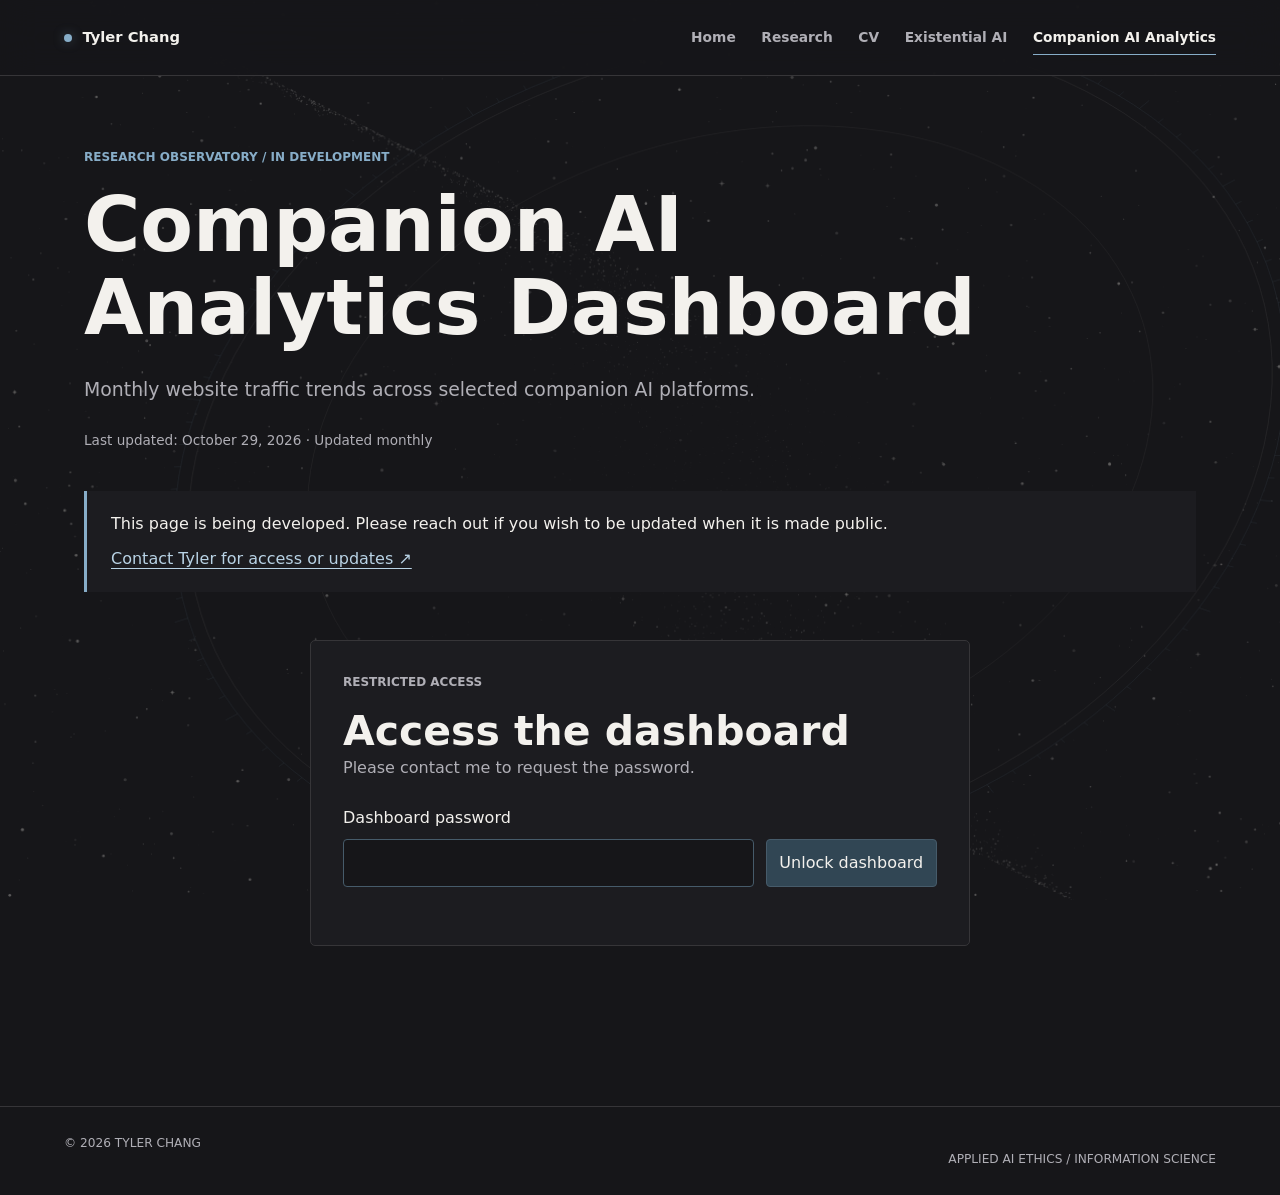
==== companion-ai-analytics.html @ c865b826 "Add encrypted companion AI analytics dashboard" ====
<!doctype html>
<html lang="en">
  <head>
    <meta charset="utf-8" />
    <meta name="viewport" content="width=device-width, initial-scale=1" />
    <meta name="theme-color" content="#161619" />
    <title>Tyler Chang | Companion AI Analytics Dashboard</title>
    <meta
      name="description"
      content="Monthly website traffic trends for selected companion AI platforms. Password required."
    />
    <link
      rel="icon"
      type="image/svg+xml"
      href="data:image/svg+xml,%3Csvg xmlns='http://www.w3.org/2000/svg' viewBox='0 0 64 64'%3E%3Crect width='64' height='64' rx='12' fill='%23161619'/%3E%3Ccircle cx='32' cy='32' r='18' fill='none' stroke='%2387adc8' stroke-width='4'/%3E%3Ccircle cx='32' cy='32' r='5' fill='%23f3f1ed'/%3E%3C/svg%3E"
    />
    <meta name="robots" content="noindex, nofollow" />
    <link rel="stylesheet" href="styles.css" />
    <link rel="stylesheet" href="companion-analytics.css" />
  </head>
  <body>
    <canvas class="celestial-field" aria-hidden="true"></canvas>
    <header class="site-header">
      <a class="site-name" href="index.html" aria-label="Tyler Chang, home">
        <span class="site-mark" aria-hidden="true"></span>
        Tyler Chang
      </a>
      <nav class="site-nav" aria-label="Main navigation">
        <a href="index.html">Home</a>
        <a href="research.html">Research</a>
        <a href="cv.html">CV</a>
        <a href="existential-ai.html">Existential AI</a>
        <a href="companion-ai-analytics.html" aria-current="page">Companion AI Analytics</a>
      </nav>
    </header>

    <main class="content-page analytics-page">
      <header class="analytics-intro">
        <p class="eyebrow">Research observatory / in development</p>
        <h1>Companion AI<br />Analytics Dashboard</h1>
        <p class="lead">Monthly website traffic trends across selected companion AI platforms.</p>
        <p class="analytics-update">Last updated: <time id="last-updated" datetime="2026-10-29">October 29, 2026</time> · Updated monthly</p>
      </header>
      <aside class="development-notice" aria-label="Development notice">
        <p>This page is being developed. Please reach out if you wish to be updated when it is made public.</p>
        <a href="mailto:tlc373@drexel.edu?subject=Companion%20AI%20Analytics%20Dashboard">Contact Tyler for access or updates &#8599;</a>
      </aside>
      <section id="access-gate" class="analytics-panel access-gate" aria-labelledby="access-title">
        <p class="eyebrow">Restricted access</p>
        <h2 id="access-title">Access the dashboard</h2>
        <p>Please contact me to request the password.</p>
        <form id="unlock-form">
          <label for="dashboard-password">Dashboard password</label>
          <div class="unlock-row"><input id="dashboard-password" type="password" required autocomplete="current-password" /><button type="submit">Unlock dashboard</button></div>
          <p id="access-message" role="status" aria-live="polite"></p>
        </form>
        <noscript>JavaScript is required to decrypt and view this dashboard.</noscript>
      </section>
      <section id="dashboard" hidden aria-label="Traffic analytics">
        <div class="dashboard-toolbar"><p id="coverage-label"></p><button id="lock-dashboard" type="button">Lock dashboard</button></div>
        <div id="summary-cards" class="summary-cards"></div>
        <section class="analytics-panel" aria-labelledby="chart-title">
          <div class="chart-heading"><div><p class="eyebrow">Traffic over time</p><h2 id="chart-title">Monthly visits by platform</h2></div><label for="chart-scale">Scale <select id="chart-scale"><option value="linear">Linear</option><option value="log">Logarithmic</option></select></label></div>
          <p class="chart-help">Visits in millions. Select platforms below; hover over or focus a point for its value. Logarithmic scale helps compare smaller platforms.</p>
          <div id="traffic-chart" class="traffic-chart"></div>
          <p class="chart-help">Dates use calendar spacing. April–June were not recorded; dashed lines connect March and July as a guide, with no intermediate observations.</p>
          <div class="platform-actions"><button id="select-all" type="button">Show all</button><button id="select-top" type="button">Top five in latest month</button><button id="select-none" type="button">Clear selection</button></div>
          <fieldset class="platform-picker"><legend>Platforms shown</legend><div id="platform-options"></div></fieldset>
          <p id="selection-status" role="status"></p>
        </section>
        <section class="analytics-panel data-section" aria-labelledby="table-title"><h2 id="table-title">Recorded observations</h2><p>Monthly visits, in millions. “Not recorded” is missing data, not zero.</p><div class="table-scroll" tabindex="0" role="region" aria-label="Monthly traffic data table"><table id="traffic-table"></table></div></section>
        <section class="analytics-panel methodology" aria-labelledby="notes-title"><p class="eyebrow">Reading the data</p><h2 id="notes-title">Source, scope &amp; limitations</h2>
          <p>Source: Similarweb website traffic estimates, manually collected by Tyler Chang. Values represent monthly visits in millions, not unique visitors, accounts, or app usage.</p>
          <p>This is a selection of prominent companion AI websites, not an exhaustive list of the market. Coverage expands over time; not all 20 platforms were tracked throughout the period. Missing observations remain unrecorded and are excluded from totals, means, and medians.</p>
          <p>Totals describe the websites recorded in each month. Changes in these totals can reflect added coverage as well as traffic changes, so they should not be interpreted as market growth. The same-platform comparison uses only platforms recorded in both the first and latest months.</p>
          <p>Summary statistics are calculated from the platform rows. Metrics and this visualization will be updated monthly as new observations are collected.</p>
        </section>
      </section>
    </main>

    <footer class="site-footer">
      <p>&copy; <span data-current-year>2026</span> Tyler Chang</p>
      <p>Applied AI Ethics / Information Science</p>
    </footer>

    <script src="script.js"></script>
    <script src="companion-analytics.js" defer></script>
  </body>
</html>
---- styles.css ----
:root {
  color-scheme: dark;
  --background: #161619;
  --surface: #1c1c20;
  --text: #f3f1ed;
  --muted: #b0afb6;
  --blue: #87adc8;
  --blue-bright: #b9d3e5;
  --line: #363538;
  --line-bright: #465b6a;
  --max-width: 1240px;
}

* { box-sizing: border-box; }

html {
  background: var(--background);
  scroll-behavior: smooth;
}

body {
  margin: 0;
  background: transparent;
  color: var(--text);
  font-family: Inter, ui-sans-serif, system-ui, -apple-system, BlinkMacSystemFont, "Segoe UI", sans-serif;
  font-size: 16px;
  line-height: 1.65;
  overflow-x: hidden;
  isolation: isolate;
  position: relative;
}

.celestial-field {
  height: 100%;
  inset: 0;
  opacity: 0.4;
  pointer-events: none;
  position: fixed;
  width: 100%;
  z-index: -1;
}

.home-page .celestial-field { opacity: 0.8; }

::selection { background: var(--blue); color: #020407; }

a {
  color: var(--blue-bright);
  text-decoration-thickness: 1px;
  text-underline-offset: 0.22em;
}

a:hover, a:focus-visible { color: #fff; }
:focus-visible { outline: 2px solid var(--blue); outline-offset: 4px; }

.site-header {
  align-items: center;
  backdrop-filter: blur(18px);
  background: rgba(22, 22, 25, 0.92);
  border-bottom: 1px solid var(--line);
  display: flex;
  justify-content: space-between;
  gap: 1.25rem;
  min-height: 76px;
  padding: 0 clamp(1.25rem, 5vw, 5rem);
  position: sticky;
  top: 0;
  z-index: 20;
}

.site-header--overlay {
  background: rgba(22, 22, 25, 0.64);
  left: 0;
  position: absolute;
  right: 0;
}

.site-name {
  flex-shrink: 0;
  align-items: center;
  color: var(--text);
  display: inline-flex;
  font-size: 0.92rem;
  font-weight: 700;
  gap: 0.65rem;
  text-decoration: none;
}

.site-mark {
  background: var(--blue);
  border-radius: 50%;
  box-shadow: 0 0 12px rgba(135, 173, 200, 0.35);
  height: 8px;
  width: 8px;
}

.site-nav { display: flex; flex-wrap: wrap; gap: 0.2rem clamp(1rem, 3vw, 2.5rem); }

.site-nav a {
  color: var(--muted);
  font-size: 0.86rem;
  font-weight: 650;
  padding: 0.4rem 0;
  position: relative;
  text-decoration: none;
}

.site-nav a::after {
  background: var(--blue);
  bottom: 0;
  content: "";
  height: 1px;
  left: 0;
  position: absolute;
  transform: scaleX(0);
  transform-origin: left;
  transition: transform 180ms ease;
  width: 100%;
}

.site-nav a[aria-current="page"], .site-nav a:hover, .site-nav a:focus-visible { color: var(--text); }
.site-nav a[aria-current="page"]::after, .site-nav a:hover::after, .site-nav a:focus-visible::after { transform: scaleX(1); }

main { min-height: calc(100vh - 154px); }

.opening-scene {
  align-items: center;
  background: transparent;
  display: flex;
  justify-content: center;
  min-height: min(92svh, 940px);
  overflow: hidden;
  padding: 8.5rem 1.5rem 7.5rem;
  position: relative;
}

.scene-vignette {
  background: rgba(22, 22, 25, 0.08);
  inset: 0;
  pointer-events: none;
  position: absolute;
}

.opening-copy {
  max-width: 1100px;
  position: relative;
  text-align: center;
  z-index: 2;
}

.opening-kicker, .eyebrow, .section-label, .publication-year, .role-date {
  color: var(--blue);
  font-size: 0.75rem;
  font-weight: 750;
  letter-spacing: 0;
  margin: 0;
  text-transform: uppercase;
}

.opening-kicker {
  animation: reveal-up 800ms 120ms both;
  margin-bottom: 1.1rem;
}

.opening-copy h1 {
  animation: reveal-up 900ms 260ms both;
  font-size: clamp(4rem, 12vw, 10.5rem);
  font-weight: 760;
  letter-spacing: 0;
  line-height: 0.86;
  margin: 0;
  text-shadow: 0 2px 28px var(--background);
}

.opening-role {
  animation: reveal-up 900ms 420ms both;
  color: var(--blue-bright);
  font-size: clamp(1.05rem, 2.1vw, 1.65rem);
  font-weight: 420;
  margin: 1.5rem 0 0;
}

.scroll-cue {
  align-items: center;
  bottom: 1.7rem;
  color: var(--muted);
  display: flex;
  flex-direction: column;
  font-size: 0.72rem;
  font-weight: 700;
  gap: 0.65rem;
  left: 50%;
  position: absolute;
  text-decoration: none;
  text-transform: uppercase;
  transform: translateX(-50%);
  z-index: 3;
}

.scroll-line { background: var(--blue); height: 30px; opacity: 0.7; width: 1px; }

.about-section, .home-section, .content-page {
  margin: 0 auto;
  max-width: var(--max-width);
  padding-left: clamp(1.25rem, 5vw, 5rem);
  padding-right: clamp(1.25rem, 5vw, 5rem);
}

.about-section {
  align-items: start;
  display: grid;
  gap: clamp(2rem, 5vw, 5.5rem);
  grid-template-columns: 0.32fr minmax(0, 1.1fr) minmax(260px, 0.72fr);
  padding-bottom: clamp(5rem, 10vw, 9rem);
  padding-top: clamp(5rem, 10vw, 9rem);
}

.section-label { color: var(--muted); padding-top: 0.42rem; }
h1, h2, h3 { letter-spacing: 0; line-height: 1.12; margin: 0; }
h2 { font-size: clamp(1.8rem, 3.2vw, 3.15rem); font-weight: 610; }
h3 { font-size: 1.18rem; font-weight: 650; }
p { margin: 0; }
p + p { margin-top: 1rem; }
.eyebrow { margin-bottom: 1rem; }

.lead {
  color: var(--muted);
  font-size: clamp(1.02rem, 1.5vw, 1.18rem);
  margin-top: 1.4rem;
  max-width: 64ch;
}

.personal-note {
  font-size: 1rem;
}

.social-links {
  display: flex;
  flex-wrap: wrap;
  gap: 0.7rem 1.5rem;
  margin-top: 2rem;
}

.social-links a, .inline-links a {
  color: var(--text);
  font-size: 0.88rem;
  font-weight: 650;
  text-decoration-color: var(--line-bright);
}

.social-links a span { color: var(--blue); margin-left: 0.2rem; }
.portrait-frame { margin: 0; }

.portrait {
  aspect-ratio: 3 / 4;
  background: var(--surface);
  border: 1px solid var(--line-bright);
  display: block;
  height: auto;
  object-fit: cover;
  object-position: center top;
  width: 100%;
}

figcaption {
  color: var(--muted);
  font-size: 0.75rem;
  margin-top: 0.75rem;
  text-transform: uppercase;
}

.home-section {
  border-top: 1px solid var(--line);
  display: grid;
  gap: clamp(2rem, 5vw, 5.5rem);
  grid-template-columns: 0.32fr minmax(0, 1fr) minmax(250px, 0.72fr);
  padding-bottom: clamp(5rem, 10vw, 8rem);
  padding-top: clamp(4rem, 8vw, 7rem);
}

.home-section p:not(.eyebrow) { color: var(--muted); margin-top: 1.35rem; }
.selected-links { border-top: 1px solid var(--line); }

.selected-links a, .link-list a {
  align-items: center;
  border-bottom: 1px solid var(--line);
  color: var(--text);
  display: flex;
  gap: 1rem;
  justify-content: space-between;
  padding: 1rem 0;
  text-decoration: none;
  transition: color 160ms ease, padding 160ms ease;
}

.selected-links a:hover, .selected-links a:focus-visible, .link-list a:hover, .link-list a:focus-visible {
  color: var(--blue-bright);
  padding-left: 0.35rem;
}

.content-page { padding-bottom: 7rem; }

.page-intro {
  border-bottom: 1px solid var(--line);
  padding: clamp(5rem, 10vw, 9rem) 0 clamp(3rem, 6vw, 5.5rem);
}

.page-intro h1 {
  font-size: clamp(3.4rem, 9vw, 8rem);
  font-weight: 680;
  line-height: 0.94;
}

.page-intro .research-title {
  font-size: clamp(2.65rem, 6.7vw, 6.2rem);
  max-width: 14ch;
  overflow-wrap: break-word;
}

.research-intro {
  align-items: end;
  display: grid;
  gap: clamp(2.5rem, 6vw, 6rem);
  grid-template-columns: minmax(0, 1fr) minmax(250px, 0.38fr);
}

.scholar-card {
  background: var(--surface);
  border: 1px solid var(--line-bright);
  border-top: 2px solid var(--blue);
  border-radius: 4px;
  padding: 1.4rem;
}

.scholar-card__header {
  align-items: center;
  display: flex;
  gap: 1rem;
  justify-content: space-between;
}

.scholar-card__header a {
  color: var(--text);
  font-size: 0.96rem;
  font-weight: 700;
  text-decoration-color: var(--line-bright);
}

.scholar-card__header span {
  color: var(--blue);
  font-size: 0.7rem;
  font-weight: 750;
  letter-spacing: 0;
  text-transform: uppercase;
}

.scholar-metrics {
  display: grid;
  gap: 1rem;
  grid-template-columns: repeat(2, minmax(0, 1fr));
  margin: 1.5rem 0 1.25rem;
}

.scholar-metrics > div + div {
  border-left: 1px solid var(--line);
  padding-left: 1rem;
}

.scholar-metrics dt {
  color: var(--muted);
  font-size: 0.78rem;
}

.scholar-metrics dd {
  color: var(--text);
  font-size: clamp(2.4rem, 5vw, 3.7rem);
  font-weight: 650;
  letter-spacing: 0;
  line-height: 1;
  margin: 0.35rem 0 0;
}

.scholar-updated {
  border-top: 1px solid var(--line);
  color: var(--muted);
  font-size: 0.75rem;
  padding-top: 0.9rem;
}

.scholar-updated time {
  color: var(--muted);
}

.content-grid {
  display: grid;
  gap: clamp(3rem, 8vw, 8rem);
  grid-template-columns: minmax(0, 1fr) minmax(240px, 0.42fr);
  padding: clamp(4rem, 8vw, 7rem) 0;
}

.content-grid article > p:not(.eyebrow), .role > p:last-child,
.publication > div:last-child > p:not(.publication-meta), .cv-section p { color: var(--muted); }

.content-grid article > p:not(.eyebrow) {
  font-size: 1.08rem;
  margin-top: 1.25rem;
  max-width: 65ch;
}

.side-panel { border-left: 1px solid var(--line-bright); padding-left: 1.5rem; }
.side-panel h2 { font-size: 1.35rem; }
.link-list { list-style: none; margin: 1rem 0 0; padding: 0; }
.link-list a { font-size: 0.91rem; padding: 0.8rem 0; }

.numbered-section {
  border-top: 1px solid var(--line);
  padding: clamp(3.5rem, 7vw, 6rem) 0;
}

.section-heading {
  align-items: baseline;
  display: flex;
  gap: 1.3rem;
  margin-bottom: 2.5rem;
}

.section-heading > span { color: var(--blue); font-size: 0.76rem; font-weight: 750; }
.publication-list, .role-list { display: grid; }

.conference-gallery {
  align-items: start;
  display: grid;
  gap: clamp(1rem, 2.5vw, 2rem);
  grid-template-columns: minmax(0, 1.35fr) minmax(260px, 0.85fr);
}

.conference-photo {
  margin: 0;
}

.conference-photo img {
  aspect-ratio: 3 / 2;
  border: 1px solid var(--line-bright);
  display: block;
  height: auto;
  object-fit: cover;
  width: 100%;
}

.conference-photo--primary img {
  box-shadow: 0 18px 50px rgba(0, 0, 0, 0.35);
}

.publication {
  border-top: 1px solid var(--line);
  display: grid;
  gap: 2rem;
  grid-template-columns: 100px minmax(0, 1fr);
  padding: 2rem 0 2.3rem;
}

.publication:last-child { border-bottom: 1px solid var(--line); }
.publication--featured { border-top-color: var(--blue); }
.publication-meta { color: var(--blue-bright); margin-top: 0.55rem; }

.publication-year span {
  color: var(--blue-bright);
  display: block;
  font-size: 0.65rem;
  margin-top: 0.45rem;
}

.publication > div:last-child > p:not(.publication-meta), .role > p:last-child {
  margin-top: 1rem;
  max-width: 68ch;
}

.inline-links { display: flex; flex-wrap: wrap; gap: 1.25rem; margin-top: 1.3rem; }

.role-list {
  background: var(--line);
  border: 1px solid var(--line);
  gap: 1px;
  grid-template-columns: repeat(2, minmax(0, 1fr));
}

.role { background: var(--surface); min-height: 260px; padding: clamp(1.5rem, 3vw, 2.4rem); }
.role h3 { font-size: 1.35rem; margin-top: 1.5rem; }

.cv-heading {
  align-items: end;
  display: flex;
  gap: 3rem;
  justify-content: space-between;
}

.cv-role {
  color: var(--muted);
  font-size: 1rem;
  margin-top: 1rem;
}

.updated-marker {
  align-items: center;
  color: var(--muted);
  display: flex;
  flex: 0 0 auto;
  font-size: 0.86rem;
  gap: 0.65rem;
}

.updated-marker span {
  background: var(--blue);
  border-radius: 50%;
  box-shadow: 0 0 12px rgba(135, 173, 200, 0.35);
  height: 7px;
  width: 7px;
}

.cv-document { border-top: 1px solid var(--line); margin-top: clamp(4rem, 8vw, 7rem); }

.cv-nameplate {
  align-items: end;
  display: flex;
  gap: 2rem;
  justify-content: space-between;
  padding: 2.5rem 0 3rem;
}

.cv-nameplate--compact {
  align-items: center;
  color: var(--muted);
}

.cv-contact { display: flex; flex-direction: column; text-align: right; }

.cv-section {
  border-top: 1px solid var(--line);
  display: grid;
  gap: clamp(2rem, 5vw, 5rem);
  grid-template-columns: minmax(160px, 0.38fr) minmax(0, 1fr);
  padding: 2.5rem 0;
}

.cv-section > h2 {
  color: var(--blue);
  font-size: 0.78rem;
  font-weight: 750;
  letter-spacing: 0;
  padding-top: 0.25rem;
  text-transform: uppercase;
}

.cv-item + .cv-item { border-top: 1px solid var(--line); margin-top: 1.4rem; padding-top: 1.4rem; }

.cv-item p {
  display: flex;
  gap: 1rem;
  justify-content: space-between;
  margin-top: 0.35rem;
}

.cv-item p span { color: var(--muted); flex: 0 0 auto; }

.cv-item h3 a {
  color: inherit;
  text-decoration-color: var(--line-bright);
}

.cv-item h3 a:hover,
.cv-item h3 a:focus-visible {
  color: var(--blue-bright);
}

.existential-page { max-width: 1400px; }

.existential-intro {
  border-bottom: 1px solid var(--line);
  padding: clamp(3.5rem, 7vw, 6.5rem) 0 clamp(4rem, 8vw, 7rem);
}

.existential-heading {
  display: grid;
  gap: 1.25rem clamp(2rem, 7vw, 8rem);
  grid-template-columns: minmax(0, 1fr) minmax(260px, 0.52fr);
  margin-bottom: clamp(2.5rem, 5vw, 4.5rem);
}

.existential-heading .eyebrow { grid-column: 1 / -1; margin-bottom: 0; }

.existential-heading h1 {
  font-size: clamp(3.6rem, 9vw, 8.5rem);
  font-weight: 680;
  line-height: 0.88;
}

.existential-heading .lead { align-self: end; margin-top: 0; }

.risk-instrument {
  background: var(--surface);
  border: 1px solid var(--line-bright);
  border-radius: 6px;
  box-shadow: 0 30px 90px rgba(0, 0, 0, 0.28);
  overflow: hidden;
}

.instrument-header {
  align-items: center;
  border-bottom: 1px solid var(--line-bright);
  display: flex;
  gap: 2rem;
  justify-content: space-between;
  padding: 1.15rem clamp(1.25rem, 3vw, 2rem);
}

.instrument-header h2 { font-size: 1.15rem; margin-top: 0.2rem; }

.instrument-code {
  color: var(--blue);
  font-family: ui-monospace, SFMono-Regular, Menlo, Consolas, monospace;
  font-size: 0.68rem;
  font-weight: 700;
  letter-spacing: 0;
}

.instrument-status {
  align-items: center;
  color: var(--muted);
  display: flex;
  flex: 0 0 auto;
  font-size: 0.75rem;
  gap: 0.55rem;
}

.instrument-status > span {
  background: #55d6a5;
  border-radius: 50%;
  box-shadow: 0 0 10px rgba(85, 214, 165, 0.65);
  height: 7px;
  width: 7px;
}

.risk-dashboard {
  display: grid;
  grid-template-columns: minmax(310px, 0.78fr) minmax(420px, 1.22fr);
}

.risk-output {
  background:
    linear-gradient(rgba(135, 173, 200, 0.045) 1px, transparent 1px),
    linear-gradient(90deg, rgba(135, 173, 200, 0.045) 1px, transparent 1px),
    #18181c;
  background-size: 32px 32px;
  border-right: 1px solid var(--line-bright);
  display: flex;
  flex-direction: column;
  justify-content: center;
  min-height: 620px;
  padding: clamp(2rem, 5vw, 4.5rem);
}

.risk-output__label {
  color: var(--muted);
  font-size: 0.76rem;
  font-weight: 700;
  text-transform: uppercase;
}

.risk-number {
  align-items: flex-start;
  color: var(--text);
  display: flex;
  font-size: clamp(5rem, 11vw, 9rem);
  font-variant-numeric: tabular-nums;
  font-weight: 650;
  letter-spacing: 0;
  line-height: 0.86;
  margin-top: 1.25rem;
}

.risk-number > span:last-child {
  color: var(--blue);
  font-size: 0.28em;
  margin-left: 0.12em;
  margin-top: 0.22em;
}

.risk-verdict {
  color: var(--blue-bright);
  font-size: 1rem;
  margin-top: 1.5rem;
  max-width: 34ch;
  min-height: 5em;
}

.risk-scale { margin-top: 3.2rem; }

.risk-scale__track {
  background: linear-gradient(90deg, #1f79be, #55d6a5 18%, #e9c968 56%, #e56d70 100%);
  height: 5px;
  position: relative;
}

.risk-scale__fill {
  background: rgba(5, 6, 9, 0.72);
  bottom: 0;
  position: absolute;
  right: 0;
  top: 0;
  transition: width 220ms ease;
  width: 99.58%;
}

.risk-scale__marker {
  background: #fff;
  border: 3px solid var(--background);
  border-radius: 50%;
  box-shadow: 0 0 0 1px var(--blue);
  height: 15px;
  left: 0.42%;
  position: absolute;
  top: 50%;
  transform: translate(-50%, -50%);
  transition: left 220ms ease;
  width: 15px;
}

.risk-scale__labels {
  color: var(--muted);
  display: flex;
  font-size: 0.68rem;
  justify-content: space-between;
  margin-top: 0.65rem;
  text-transform: uppercase;
}

.risk-metadata {
  border-top: 1px solid var(--line);
  display: grid;
  gap: 1rem;
  grid-template-columns: repeat(2, minmax(0, 1fr));
  margin: 2.5rem 0 0;
  padding-top: 1.25rem;
}

.risk-metadata dt { color: var(--muted); font-size: 0.7rem; text-transform: uppercase; }
.risk-metadata dd { color: var(--muted); font-size: 0.82rem; margin: 0.25rem 0 0; }

.risk-controls { padding: clamp(1.75rem, 4vw, 3rem); }

.risk-control + .risk-control { margin-top: 1.5rem; }

.risk-control__heading {
  align-items: center;
  display: flex;
  font-size: 0.88rem;
  font-weight: 650;
  justify-content: space-between;
}

.risk-control output {
  color: var(--blue-bright);
  font-family: ui-monospace, SFMono-Regular, Menlo, Consolas, monospace;
}

.risk-control input[type="range"] {
  accent-color: var(--blue);
  cursor: pointer;
  margin: 0.85rem 0 0;
  width: 100%;
}

.range-labels {
  color: var(--muted);
  display: flex;
  font-size: 0.67rem;
  justify-content: space-between;
  margin-top: 0.25rem;
}

.risk-toggles {
  border: 0;
  border-top: 1px solid var(--line);
  display: grid;
  gap: 0.8rem;
  margin: 1.75rem 0 0;
  padding: 1.5rem 0 0;
}

.risk-toggles legend {
  color: var(--muted);
  float: left;
  font-size: 0.7rem;
  font-weight: 700;
  margin-bottom: 1rem;
  text-transform: uppercase;
  width: 100%;
}

.toggle-control {
  align-items: center;
  color: var(--muted);
  cursor: pointer;
  display: flex;
  font-size: 0.86rem;
  gap: 0.8rem;
}

.toggle-control input {
  height: 1px;
  opacity: 0;
  position: absolute;
  width: 1px;
}

.toggle-control__switch {
  background: #29282d;
  border: 1px solid #605e66;
  border-radius: 999px;
  display: inline-block;
  flex: 0 0 auto;
  height: 22px;
  position: relative;
  transition: background 160ms ease, border-color 160ms ease;
  width: 38px;
}

.toggle-control__switch::after {
  background: #aaa7b1;
  border-radius: 50%;
  content: "";
  height: 14px;
  left: 3px;
  position: absolute;
  top: 3px;
  transition: background 160ms ease, transform 160ms ease;
  width: 14px;
}

.toggle-control input:checked + .toggle-control__switch {
  background: rgba(135, 173, 200, 0.22);
  border-color: var(--blue);
}

.toggle-control input:checked + .toggle-control__switch::after {
  background: var(--blue-bright);
  transform: translateX(16px);
}

.toggle-control input:focus-visible + .toggle-control__switch {
  outline: 2px solid var(--blue);
  outline-offset: 3px;
}

.reset-button {
  background: transparent;
  border: 1px solid var(--line-bright);
  border-radius: 3px;
  color: var(--text);
  cursor: pointer;
  font: inherit;
  font-size: 0.78rem;
  font-weight: 700;
  margin-top: 1.5rem;
  padding: 0.7rem 0.9rem;
}

.reset-button:hover, .reset-button:focus-visible {
  background: rgba(135, 173, 200, 0.08);
  border-color: var(--blue);
}

.method-section {
  border-bottom: 1px solid var(--line);
  display: grid;
  gap: clamp(3rem, 8vw, 8rem);
  grid-template-columns: minmax(260px, 0.55fr) minmax(0, 1fr);
  padding: clamp(4rem, 8vw, 7rem) 0;
}

.method-copy > p:last-child { color: var(--muted); margin-top: 1.25rem; }

.formula-panel {
  align-self: start;
  background: var(--surface);
  border-left: 2px solid var(--blue);
  padding: clamp(1.5rem, 4vw, 2.5rem);
}

.formula {
  color: var(--blue-bright);
  font-family: ui-monospace, SFMono-Regular, Menlo, Consolas, monospace;
  font-size: clamp(0.86rem, 1.7vw, 1.12rem);
  line-height: 1.9;
  overflow-wrap: anywhere;
}

.formula-key {
  border-top: 1px solid var(--line);
  display: grid;
  gap: 0.8rem 1.5rem;
  grid-template-columns: repeat(2, minmax(0, 1fr));
  margin: 1.7rem 0 0;
  padding-top: 1.4rem;
}

.formula-key > div { display: grid; gap: 0.8rem; grid-template-columns: 1.5rem 1fr; }
.formula-key dt { color: var(--blue); font-family: ui-monospace, SFMono-Regular, Menlo, Consolas, monospace; }
.formula-key dd { color: var(--muted); font-size: 0.82rem; margin: 0; }

.disclaimer-section { padding: clamp(4rem, 8vw, 7rem) 0 0; }

.disclaimer-grid {
  background: var(--line);
  border: 1px solid var(--line);
  display: grid;
  gap: 1px;
  grid-template-columns: repeat(3, minmax(0, 1fr));
}

.disclaimer-grid article { background: var(--surface); padding: clamp(1.5rem, 3vw, 2.3rem); }
.disclaimer-grid h3 { color: var(--blue-bright); }
.disclaimer-grid p { color: var(--muted); font-size: 0.92rem; margin-top: 1rem; }

.site-footer {
  border-top: 1px solid var(--line);
  color: var(--muted);
  display: flex;
  font-size: 0.76rem;
  justify-content: space-between;
  padding: 1.6rem clamp(1.25rem, 5vw, 5rem);
  text-transform: uppercase;
}

@keyframes reveal-up {
  from { opacity: 0; transform: translateY(18px); }
  to { opacity: 1; transform: translateY(0); }
}

@media (max-width: 820px) {
  .about-section, .home-section { grid-template-columns: 1fr; }
  .section-label { border-bottom: 1px solid var(--line); padding-bottom: 0.75rem; }
  .portrait-frame { max-width: 480px; }
  .research-intro { align-items: start; grid-template-columns: 1fr; }
  .scholar-card { max-width: 420px; }
  .content-grid { grid-template-columns: 1fr; }
  .conference-gallery { grid-template-columns: 1fr; }
  .conference-photo { max-width: 720px; }
  .side-panel { border-left: 0; border-top: 1px solid var(--line-bright); padding-left: 0; padding-top: 2rem; }
  .existential-heading, .method-section { grid-template-columns: 1fr; }
  .existential-heading .lead { max-width: 58ch; }
  .risk-dashboard { grid-template-columns: 1fr; }
  .risk-output { border-bottom: 1px solid var(--line-bright); border-right: 0; min-height: 480px; }
  .disclaimer-grid { grid-template-columns: 1fr; }
}

@media (max-width: 620px) {
  .site-header {
    align-items: flex-start;
    flex-direction: column;
    gap: 0.55rem;
    padding-bottom: 0.85rem;
    padding-top: 0.85rem;
  }

  .site-header--overlay { align-items: flex-start; flex-direction: column; }
  .site-nav { gap: 1.25rem; width: 100%; }
  .site-nav a { font-size: 0.78rem; }
  .site-header--overlay .site-nav { justify-content: flex-start; width: 100%; }
  .opening-scene { min-height: 88svh; padding-top: 8rem; }
  .opening-copy h1 { font-size: clamp(3.4rem, 18vw, 6.2rem); line-height: 0.92; }
  .opening-role { margin-left: auto; margin-right: auto; max-width: 20ch; }
  .publication { gap: 0.9rem; grid-template-columns: 1fr; }
  .role-list { grid-template-columns: 1fr; }
  .cv-heading, .cv-nameplate { align-items: flex-start; flex-direction: column; }
  .cv-contact { text-align: left; }
  .cv-section { gap: 1.25rem; grid-template-columns: 1fr; }
  .cv-item p { align-items: flex-start; flex-direction: column; gap: 0.1rem; }
  .instrument-header { align-items: flex-start; flex-direction: column; gap: 0.75rem; }
  .risk-output { min-height: 430px; }
  .risk-metadata, .formula-key { grid-template-columns: 1fr; }
  .site-footer { flex-direction: column; gap: 0.5rem; }
}

@media (prefers-reduced-motion: reduce) {
  html { scroll-behavior: auto; }
  .opening-kicker, .opening-copy h1, .opening-role { animation: none; }
  .site-nav a::after, .selected-links a, .link-list a { transition: none; }
  .risk-scale__fill, .risk-scale__marker, .toggle-control__switch, .toggle-control__switch::after { transition: none; }
}
---- companion-analytics.css ----
[hidden] { display: none !important; }
.site-nav { flex-wrap: wrap; column-gap: clamp(.8rem, 2vw, 2rem); }
.site-header { gap: 1.5rem; }
.analytics-intro { padding: 4.5rem 0 2.5rem; }
.analytics-intro h1 { font-size: clamp(2.5rem, 6vw, 5rem); line-height: 1.08; max-width: 22ch; }
.analytics-intro .lead { margin-top: 1.5rem; }
.analytics-update, .chart-help, .analytics-panel > p, .dashboard-toolbar, .summary-cards small, #selection-status { color: var(--muted); }
.analytics-update { margin-top: 1.5rem; font-size: .85rem; }
.development-notice { border-left: 3px solid var(--blue); padding: 1.25rem 1.5rem; background: var(--surface); margin-bottom: 2rem; }
.development-notice p { margin: 0 0 .5rem; }
.analytics-panel { padding: clamp(1.2rem, 3vw, 2rem); background: var(--surface); border: 1px solid var(--line); border-radius: 5px; margin-top: 1.5rem; }
.access-gate { max-width: 660px; margin: 3rem auto; }
.analytics-page button, .analytics-page input, .analytics-page select { font: inherit; color: var(--text); background: var(--background); border: 1px solid var(--line-bright); border-radius: 4px; padding: .6rem .8rem; }
.analytics-page button { cursor: pointer; }
.analytics-page button:hover { border-color: var(--blue); background: #283640; }
.analytics-page button:disabled { opacity: .6; cursor: wait; }
#unlock-form { margin-top: 1.5rem; }
#unlock-form label { display: block; margin-bottom: .5rem; }
.unlock-row { display: flex; flex-wrap: wrap; gap: .75rem; }
.unlock-row input { flex: 1; min-width: 0; width: 100%; }
.unlock-row button { background: #314654; }
#access-message { color: var(--blue-bright); min-height: 1.65em; }
.dashboard-toolbar, .chart-heading { display: flex; align-items: center; justify-content: space-between; gap: 1rem; flex-wrap: wrap; }
.dashboard-toolbar { margin: 2.5rem 0 1rem; font-size: .85rem; }
.summary-cards { display: grid; grid-template-columns: repeat(3,minmax(0,1fr)); gap: 1rem; }
.summary-cards article { background: var(--surface); border-top: 2px solid var(--blue); padding: 1.3rem; }
.summary-cards p { margin: 0; color: var(--muted); font-size: .85rem; }
.summary-cards strong { font-size: clamp(1.4rem, 3vw, 2.2rem); display: block; font-variant-numeric: tabular-nums; margin: .4rem 0; }
.summary-cards small { display: block; }
.chart-help { font-size: .85rem; max-width: 90ch; }
.traffic-chart { margin: 1.5rem 0 .5rem; }
.traffic-chart svg { width: 100%; height: auto; display: block; overflow: visible; }
.traffic-chart text { fill: var(--muted); font-size: 14px; }
.chart-grid { stroke: var(--line); stroke-width: 1; }
.traffic-chart circle:focus { stroke: white; stroke-width: 3; outline: none; r: 7; }
.empty-chart { padding: 5rem 1rem; text-align: center; color: var(--muted); }
.platform-actions { display: flex; gap: .7rem; flex-wrap: wrap; margin: 1.5rem 0; }
.platform-actions button { font-size: .8rem; }
.platform-picker { margin: 0; border: 0; border-top: 1px solid var(--line); padding: 1rem 0 0; }
.platform-picker legend { color: var(--muted); padding-right: 1rem; }
#platform-options { display: grid; grid-template-columns: repeat(4,minmax(0,1fr)); gap: .7rem 1rem; }
#platform-options label { display: flex; align-items: center; gap: .5rem; font-size: .82rem; cursor: pointer; overflow-wrap: anywhere; }
#platform-options input { accent-color: var(--blue); margin: 0; flex-shrink: 0; }
.platform-swatch { width: 12px; height: 3px; flex-shrink: 0; }
#selection-status { font-size: .8rem; }
.table-scroll { overflow-x: auto; margin-top: 1.5rem; }
#traffic-table { border-collapse: collapse; width: 100%; font-size: .85rem; font-variant-numeric: tabular-nums; }
#traffic-table caption { text-align: left; color: var(--muted); margin-bottom: .8rem; }
#traffic-table th, #traffic-table td { padding: .75rem 1rem; border-bottom: 1px solid var(--line); text-align: right; white-space: nowrap; }
#traffic-table th:first-child { text-align: left; }
#traffic-table thead, #traffic-table tfoot { color: var(--blue-bright); }
.missing-value { color: var(--muted); font-size: .75rem; }
.methodology p { max-width: 95ch; }
@media(max-width: 900px) { #platform-options { grid-template-columns: repeat(3,minmax(0,1fr)); } }
@media(max-width: 620px) { .summary-cards { grid-template-columns: 1fr; } #platform-options { grid-template-columns: repeat(2,minmax(0,1fr)); } .traffic-chart { overflow-x: auto; } .traffic-chart svg { min-width: 640px; } .analytics-intro { padding-top: 3rem; } }
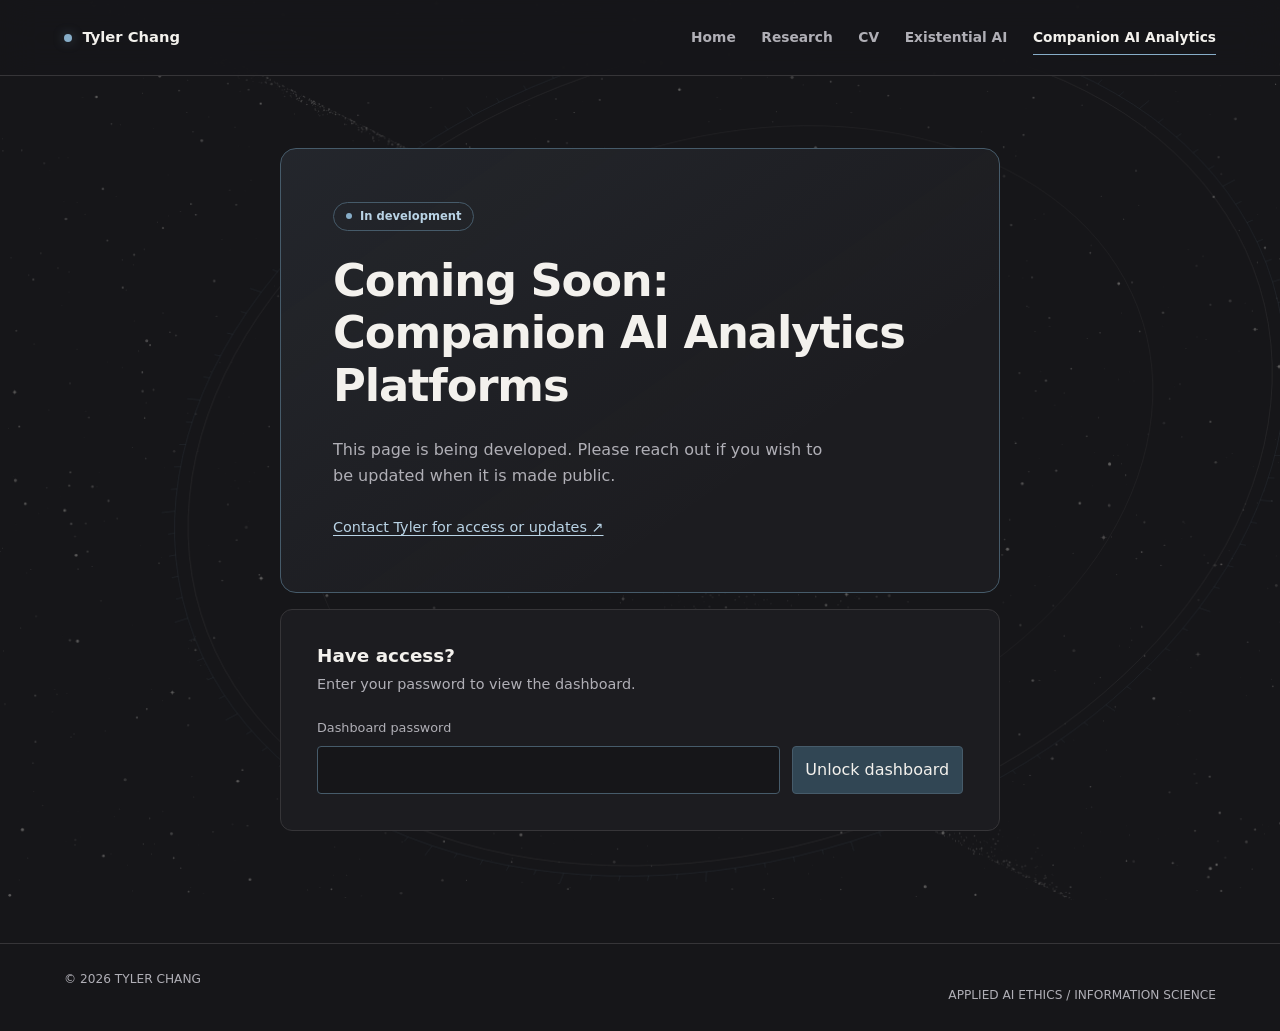
==== commit 470feea7: "Simplify locked analytics page with coming soon cards" ====
--- a/companion-ai-analytics.html
+++ b/companion-ai-analytics.html
@@ -35,28 +35,32 @@
     </header>
 
     <main class="content-page analytics-page">
-      <header class="analytics-intro">
-        <p class="eyebrow">Research observatory / in development</p>
-        <h1>Companion AI<br />Analytics Dashboard</h1>
-        <p class="lead">Monthly website traffic trends across selected companion AI platforms.</p>
-        <p class="analytics-update">Last updated: <time id="last-updated" datetime="2026-10-29">October 29, 2026</time> · Updated monthly</p>
-      </header>
-      <aside class="development-notice" aria-label="Development notice">
-        <p>This page is being developed. Please reach out if you wish to be updated when it is made public.</p>
-        <a href="mailto:tlc373@drexel.edu?subject=Companion%20AI%20Analytics%20Dashboard">Contact Tyler for access or updates &#8599;</a>
-      </aside>
-      <section id="access-gate" class="analytics-panel access-gate" aria-labelledby="access-title">
-        <p class="eyebrow">Restricted access</p>
-        <h2 id="access-title">Access the dashboard</h2>
-        <p>Please contact me to request the password.</p>
-        <form id="unlock-form">
-          <label for="dashboard-password">Dashboard password</label>
-          <div class="unlock-row"><input id="dashboard-password" type="password" required autocomplete="current-password" /><button type="submit">Unlock dashboard</button></div>
-          <p id="access-message" role="status" aria-live="polite"></p>
-        </form>
-        <noscript>JavaScript is required to decrypt and view this dashboard.</noscript>
-      </section>
+      <div id="access-screen" class="access-screen">
+        <section class="coming-soon" aria-labelledby="coming-soon-title">
+          <span class="coming-soon-status">In development</span>
+          <h1 id="coming-soon-title">Coming Soon:<span>Companion AI Analytics Platforms</span></h1>
+          <p>This page is being developed. Please reach out if you wish to be updated when it is made public.</p>
+          <a href="mailto:tlc373@drexel.edu?subject=Companion%20AI%20Analytics%20Dashboard">Contact Tyler for access or updates <span aria-hidden="true">&#8599;</span></a>
+        </section>
+        <section id="access-gate" class="analytics-panel access-gate" aria-labelledby="access-title">
+          <h2 id="access-title">Have access?</h2>
+          <p>Enter your password to view the dashboard.</p>
+          <form id="unlock-form">
+            <label for="dashboard-password">Dashboard password</label>
+            <div class="unlock-row"><input id="dashboard-password" type="password" required autocomplete="current-password" /><button type="submit">Unlock dashboard</button></div>
+            <p id="access-message" role="status" aria-live="polite"></p>
+          </form>
+          <noscript>JavaScript is required to decrypt and view this dashboard.</noscript>
+        </section>
+      </div>
       <section id="dashboard" hidden aria-label="Traffic analytics">
+        <header class="analytics-intro">
+          <p class="eyebrow">Research observatory / in development</p>
+          <h1>Companion AI<br />Analytics Dashboard</h1>
+          <p class="lead">Monthly website traffic trends across selected companion AI platforms.</p>
+          <p class="analytics-update">Last updated: <time id="last-updated" datetime="2026-10-29">October 29, 2026</time> · Updated monthly</p>
+        </header>
+
         <div class="dashboard-toolbar"><p id="coverage-label"></p><button id="lock-dashboard" type="button">Lock dashboard</button></div>
         <div id="summary-cards" class="summary-cards"></div>
         <section class="analytics-panel" aria-labelledby="chart-title">
--- a/companion-analytics.css
+++ b/companion-analytics.css
@@ -6,10 +6,23 @@
 .analytics-intro .lead { margin-top: 1.5rem; }
 .analytics-update, .chart-help, .analytics-panel > p, .dashboard-toolbar, .summary-cards small, #selection-status { color: var(--muted); }
 .analytics-update { margin-top: 1.5rem; font-size: .85rem; }
-.development-notice { border-left: 3px solid var(--blue); padding: 1.25rem 1.5rem; background: var(--surface); margin-bottom: 2rem; }
-.development-notice p { margin: 0 0 .5rem; }
 .analytics-panel { padding: clamp(1.2rem, 3vw, 2rem); background: var(--surface); border: 1px solid var(--line); border-radius: 5px; margin-top: 1.5rem; }
-.access-gate { max-width: 660px; margin: 3rem auto; }
+.access-screen { max-width: 720px; margin: clamp(3rem, 8vh, 6rem) auto 0; }
+.coming-soon { background: linear-gradient(145deg, rgba(135,173,200,.07), transparent 70%), var(--surface); border: 1px solid var(--line-bright); border-radius: 16px; padding: clamp(1.75rem, 5vw, 3.25rem); }
+.coming-soon-status { display: inline-flex; align-items: center; gap: .5rem; color: var(--blue-bright); font-size: .72rem; font-weight: 600; border: 1px solid var(--line-bright); border-radius: 999px; padding: .25rem .75rem; }
+.coming-soon-status::before { content: ""; width: 6px; height: 6px; border-radius: 50%; background: var(--blue); }
+.coming-soon h1 { font-size: clamp(1.8rem, 4vw, 2.8rem); line-height: 1.18; margin: 1.5rem 0; letter-spacing: -.025em; }
+.coming-soon h1 span { display: block; }
+.coming-soon p { color: var(--muted); max-width: 50ch; margin: 0 0 1.5rem; }
+.coming-soon a { font-size: .9rem; }
+.access-gate { margin: 1rem 0 0; border-radius: 12px; padding: clamp(1.5rem, 4vw, 2.25rem); }
+.access-gate h2 { font-size: 1.15rem; }
+.access-gate > p { margin: .4rem 0 0; font-size: .9rem; }
+.access-gate #unlock-form { margin-top: 1.25rem; }
+.access-gate #unlock-form label { font-size: .8rem; color: var(--muted); }
+.access-gate #access-message { margin-bottom: 0; }
+.access-gate #access-message:empty { display: none; }
+@media(max-width: 440px) { .unlock-row { flex-direction: column; } .unlock-row button { width: 100%; } }
 .analytics-page button, .analytics-page input, .analytics-page select { font: inherit; color: var(--text); background: var(--background); border: 1px solid var(--line-bright); border-radius: 4px; padding: .6rem .8rem; }
 .analytics-page button { cursor: pointer; }
 .analytics-page button:hover { border-color: var(--blue); background: #283640; }
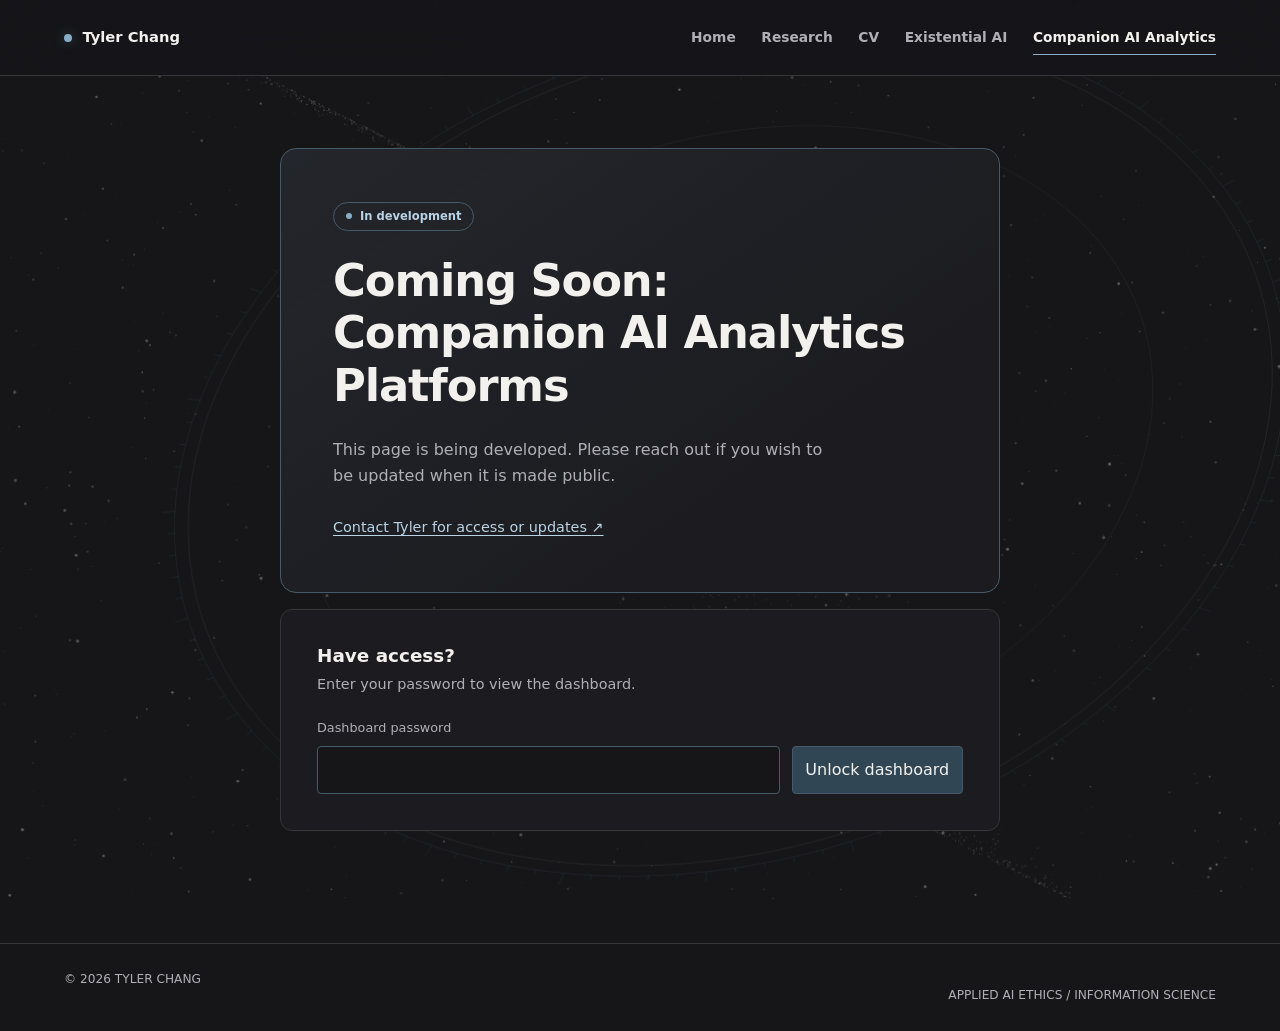
==== commit 1f32c34d: "Add chart point tooltips and format latest traffic total" ====
--- a/companion-ai-analytics.html
+++ b/companion-ai-analytics.html
@@ -67,6 +67,7 @@
           <div class="chart-heading"><div><p class="eyebrow">Traffic over time</p><h2 id="chart-title">Monthly visits by platform</h2></div><label for="chart-scale">Scale <select id="chart-scale"><option value="linear">Linear</option><option value="log">Logarithmic</option></select></label></div>
           <p class="chart-help">Visits in millions. Select platforms below; hover over or focus a point for its value. Logarithmic scale helps compare smaller platforms.</p>
           <div id="traffic-chart" class="traffic-chart"></div>
+          <div id="chart-tooltip" class="chart-tooltip" role="tooltip" hidden></div>
           <p class="chart-help">Dates use calendar spacing. April–June were not recorded; dashed lines connect March and July as a guide, with no intermediate observations.</p>
           <div class="platform-actions"><button id="select-all" type="button">Show all</button><button id="select-top" type="button">Top five in latest month</button><button id="select-none" type="button">Clear selection</button></div>
           <fieldset class="platform-picker"><legend>Platforms shown</legend><div id="platform-options"></div></fieldset>
--- a/companion-analytics.css
+++ b/companion-analytics.css
@@ -46,6 +46,11 @@
 .traffic-chart text { fill: var(--muted); font-size: 14px; }
 .chart-grid { stroke: var(--line); stroke-width: 1; }
 .traffic-chart circle:focus { stroke: white; stroke-width: 3; outline: none; r: 7; }
+.traffic-chart circle:hover { stroke: white; stroke-width: 2; cursor: crosshair; }
+.chart-tooltip { position: fixed; z-index: 100; width: max-content; max-width: min(280px, calc(100vw - 24px)); padding: .8rem 1rem; border: 1px solid var(--line-bright); border-radius: 8px; background: #22262d; box-shadow: 0 8px 28px rgba(0,0,0,.4); pointer-events: none; font-size: .85rem; line-height: 1.5; overflow-wrap: anywhere; }
+.chart-tooltip strong, .chart-tooltip span, .chart-tooltip b { display: block; }
+.chart-tooltip span { color: var(--muted); font-size: .78rem; margin: .15rem 0 .45rem; }
+.chart-tooltip b { color: var(--blue-bright); font-variant-numeric: tabular-nums; }
 .empty-chart { padding: 5rem 1rem; text-align: center; color: var(--muted); }
 .platform-actions { display: flex; gap: .7rem; flex-wrap: wrap; margin: 1.5rem 0; }
 .platform-actions button { font-size: .8rem; }
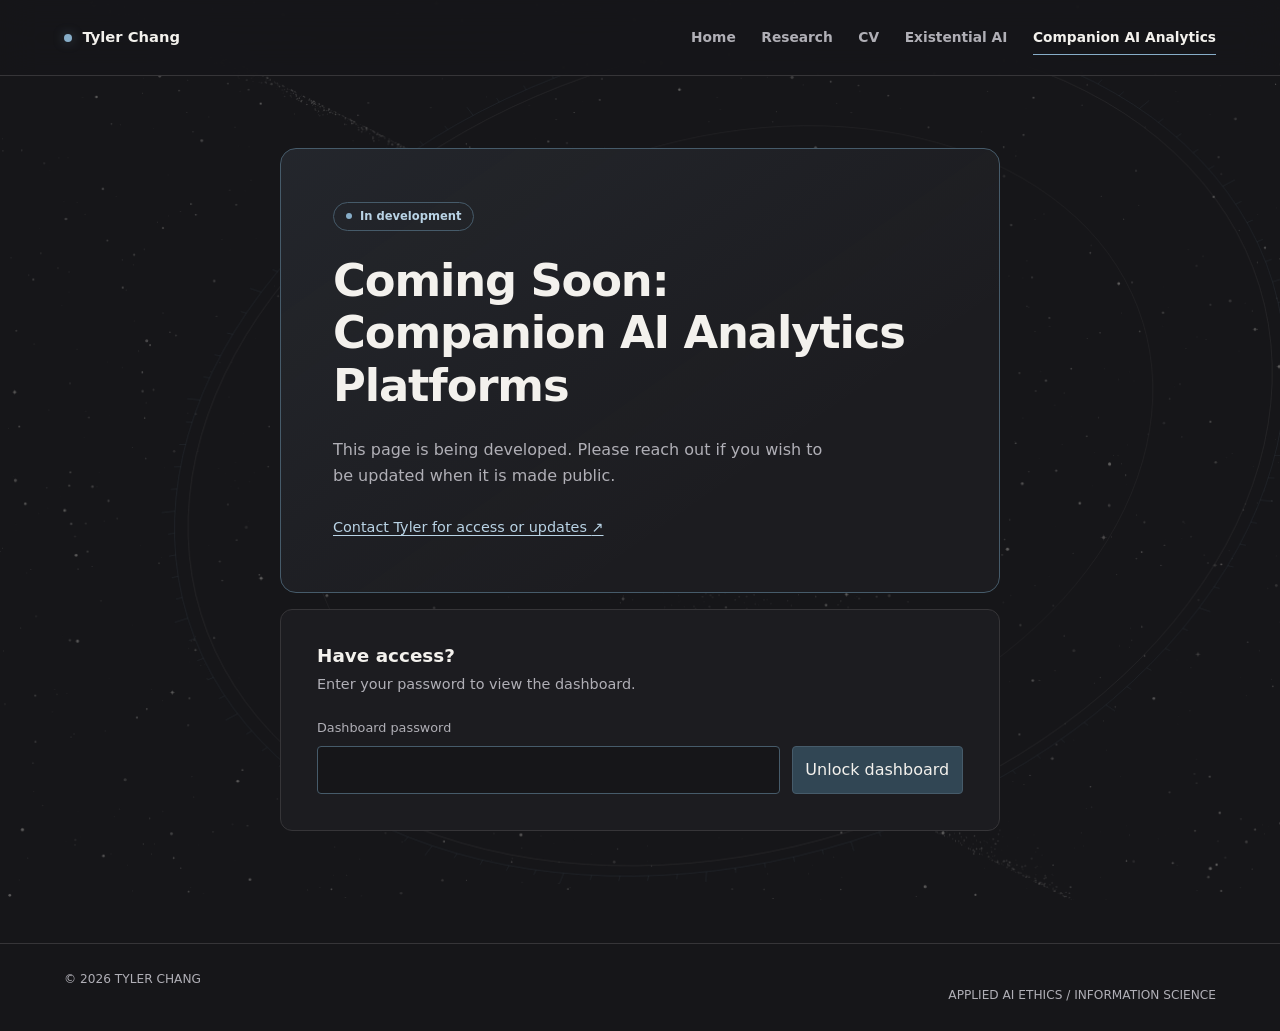
==== commit 4af8db1a: "Add October traffic and update Scholar citations" ====
--- a/companion-ai-analytics.html
+++ b/companion-ai-analytics.html
@@ -58,7 +58,7 @@
           <p class="eyebrow">Research observatory / in development</p>
           <h1>Companion AI<br />Analytics Dashboard</h1>
           <p class="lead">Monthly website traffic trends across selected companion AI platforms.</p>
-          <p class="analytics-update">Last updated: <time id="last-updated" datetime="2026-10-29">October 29, 2026</time> · Updated monthly</p>
+          <p class="analytics-update">Last updated: <time id="last-updated" datetime="2026-11-11">November 11, 2026</time> · Updated monthly</p>
         </header>
 
         <div class="dashboard-toolbar"><p id="coverage-label"></p><button id="lock-dashboard" type="button">Lock dashboard</button></div>
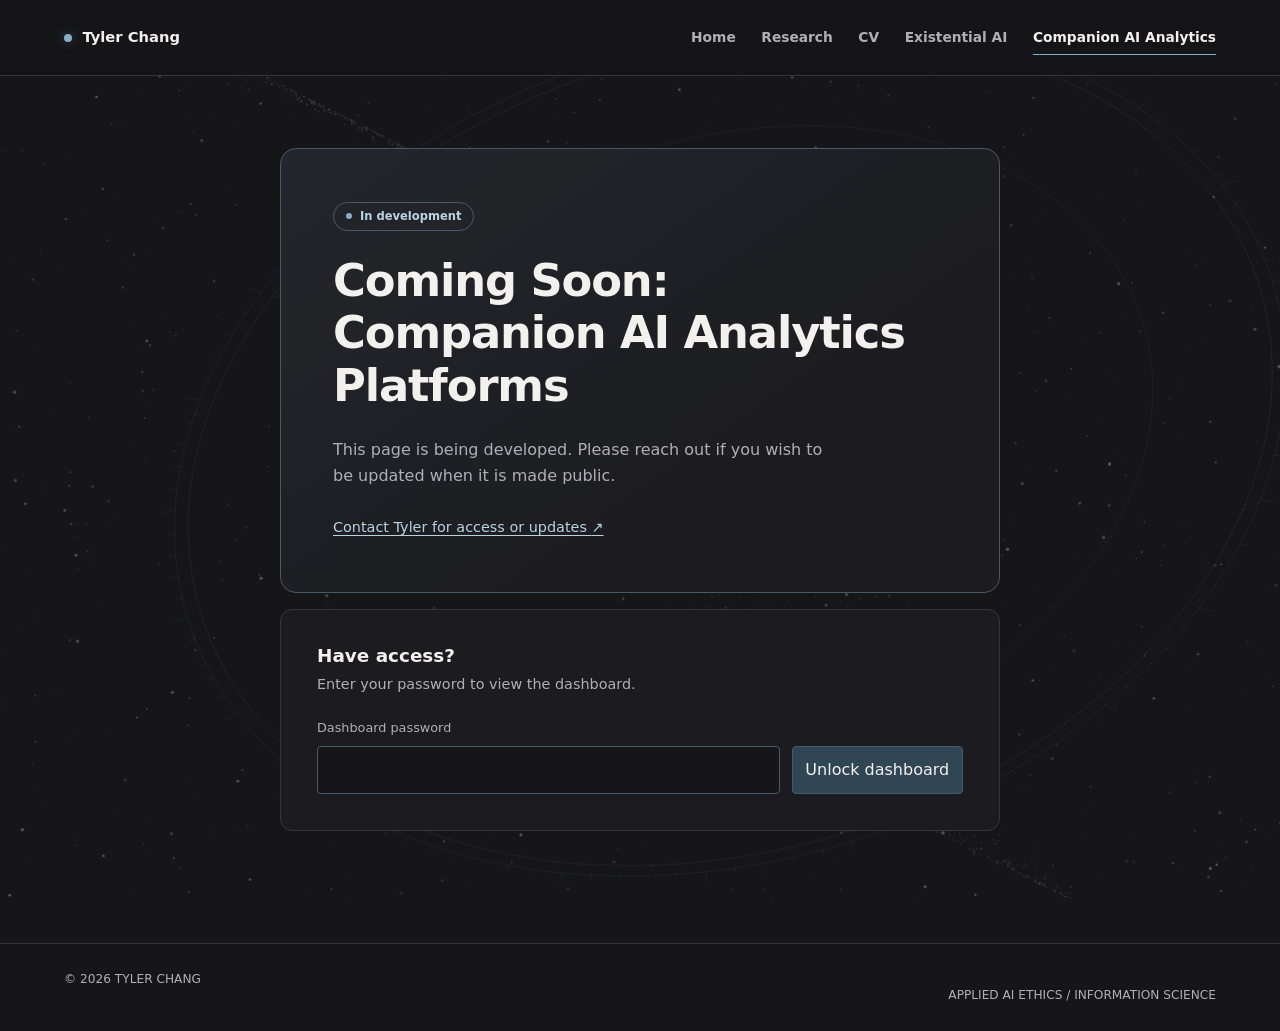
==== commit 6a66265b: "Improve analytics labels, monthly changes, and citation credit" ====
--- a/companion-ai-analytics.html
+++ b/companion-ai-analytics.html
@@ -55,10 +55,16 @@
       </div>
       <section id="dashboard" hidden aria-label="Traffic analytics">
         <header class="analytics-intro">
-          <p class="eyebrow">Research observatory / in development</p>
-          <h1>Companion AI<br />Analytics Dashboard</h1>
-          <p class="lead">Monthly website traffic trends across selected companion AI platforms.</p>
-          <p class="analytics-update">Last updated: <time id="last-updated" datetime="2026-11-11">November 11, 2026</time> · Updated monthly</p>
+          <div>
+            <p class="eyebrow">Research observatory / in development</p>
+            <h1>Companion AI<br />Analytics Dashboard</h1>
+            <p class="lead">Monthly website traffic trends across selected companion AI platforms.</p>
+            <p class="analytics-update">Last updated: <time id="last-updated" datetime="2026-11-11">November 11, 2026</time> · Updated monthly</p>
+          </div>
+          <aside class="dashboard-citation" aria-labelledby="citation-title">
+            <strong id="citation-title">How to Cite:</strong>
+            <p><em>Chang, T. (2026). Companion AI Analytics Dashboard [Data dashboard]. <a href="https://the-ethical-ai.github.io/companion-ai-analytics.html">https://the-ethical-ai.github.io/companion-ai-analytics.html</a></em></p>
+          </aside>
         </header>
 
         <div class="dashboard-toolbar"><p id="coverage-label"></p><button id="lock-dashboard" type="button">Lock dashboard</button></div>
--- a/companion-analytics.css
+++ b/companion-analytics.css
@@ -1,7 +1,11 @@
 [hidden] { display: none !important; }
 .site-nav { flex-wrap: wrap; column-gap: clamp(.8rem, 2vw, 2rem); }
 .site-header { gap: 1.5rem; }
-.analytics-intro { padding: 4.5rem 0 2.5rem; }
+.analytics-intro { display: grid; grid-template-columns: minmax(0, 1fr) minmax(240px, .45fr); align-items: center; gap: 2rem; padding: 4.5rem 0 2.5rem; }
+.dashboard-citation { padding: 1.25rem; border: 1px solid var(--line-bright); border-radius: 8px; background: var(--surface); font-size: .85rem; }
+.dashboard-citation strong { color: var(--text); }
+.dashboard-citation p { color: var(--muted); margin: .75rem 0 0; }
+.dashboard-citation a { overflow-wrap: anywhere; }
 .analytics-intro h1 { font-size: clamp(2.5rem, 6vw, 5rem); line-height: 1.08; max-width: 22ch; }
 .analytics-intro .lead { margin-top: 1.5rem; }
 .analytics-update, .chart-help, .analytics-panel > p, .dashboard-toolbar, .summary-cards small, #selection-status { color: var(--muted); }
@@ -67,7 +71,13 @@
 #traffic-table th, #traffic-table td { padding: .75rem 1rem; border-bottom: 1px solid var(--line); text-align: right; white-space: nowrap; }
 #traffic-table th:first-child { text-align: left; }
 #traffic-table thead, #traffic-table tfoot { color: var(--blue-bright); }
+#traffic-table .monthly-change { position: sticky; right: 0; z-index: 1; background: var(--surface); border-left: 1px solid var(--line-bright); box-shadow: -6px 0 12px rgba(0,0,0,.12); }
+#traffic-table .monthly-change small { display: block; margin-top: .2rem; font-size: .72rem; font-weight: 400; }
+#traffic-table th.monthly-change small { color: var(--muted); }
+#traffic-table td.monthly-change { color: var(--muted); }
+#traffic-table td.traffic-gain { color: #a8cee8; }
+#traffic-table td.traffic-loss { color: #e79999; }
 .missing-value { color: var(--muted); font-size: .75rem; }
 .methodology p { max-width: 95ch; }
-@media(max-width: 900px) { #platform-options { grid-template-columns: repeat(3,minmax(0,1fr)); } }
+@media(max-width: 900px) { #platform-options { grid-template-columns: repeat(3,minmax(0,1fr)); } .analytics-intro { grid-template-columns: 1fr; } .dashboard-citation { max-width: 540px; } }
 @media(max-width: 620px) { .summary-cards { grid-template-columns: 1fr; } #platform-options { grid-template-columns: repeat(2,minmax(0,1fr)); } .traffic-chart { overflow-x: auto; } .traffic-chart svg { min-width: 640px; } .analytics-intro { padding-top: 3rem; } }
